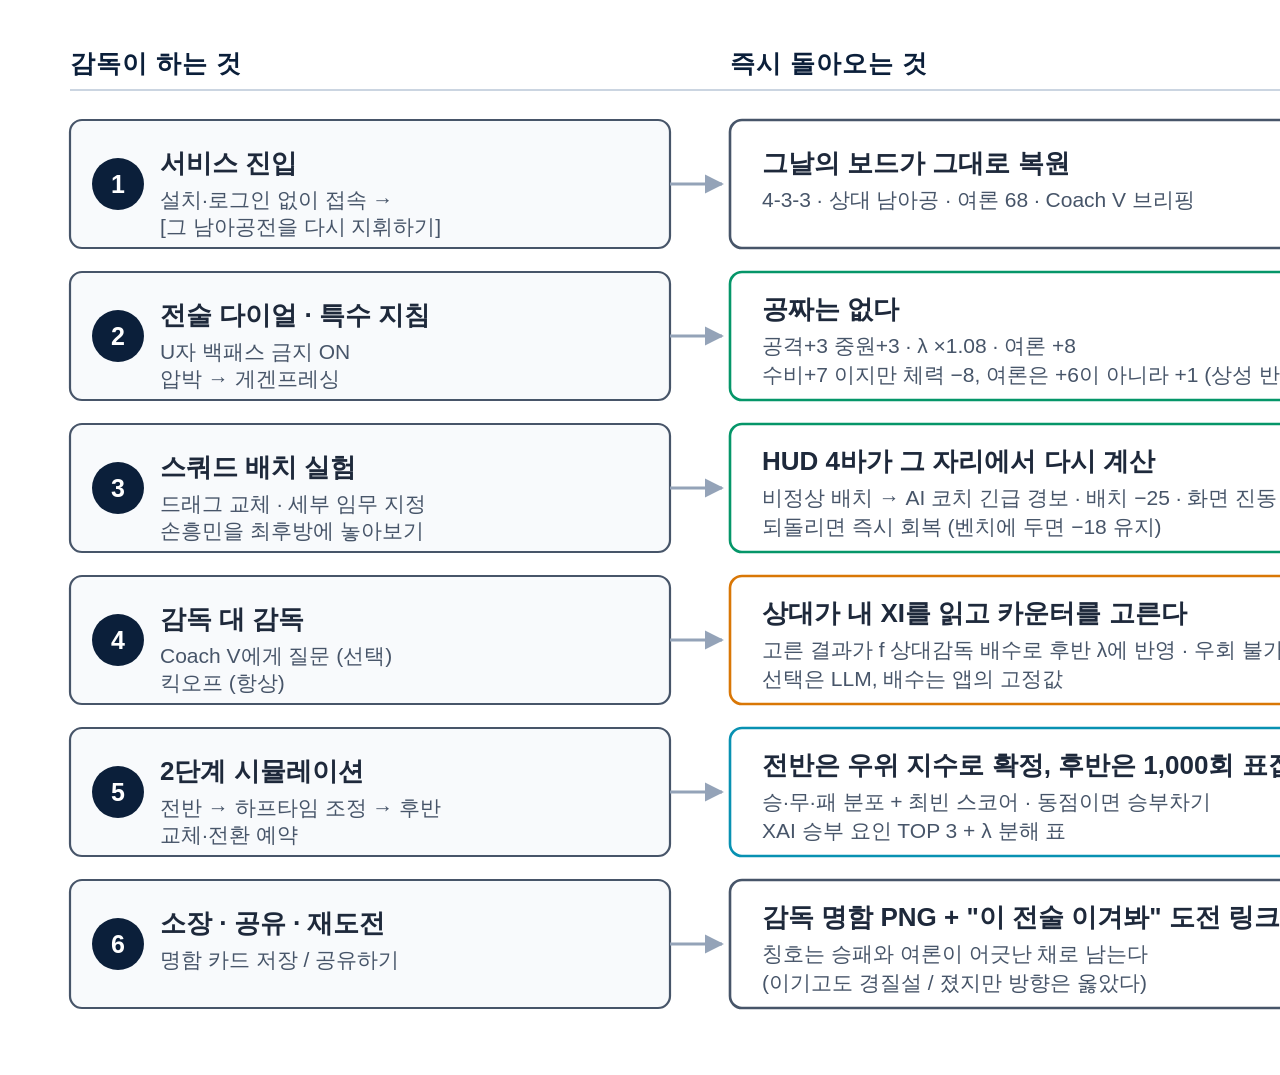
==== docs/img/proposal-journey-map.html @ 0eb20bda "docs: cut the proposal to read, not to fill pages At 17 pages the proposal was not going to be read," ====
<!doctype html>
<meta charset="utf-8">
<style>
  html, body { margin: 0; padding: 0; background: #ffffff; }
  svg { display: block; }
  .act    { fill: #f8fafc; stroke: #475569; stroke-width: 2.2; }
  .out    { fill: #ffffff; stroke: #475569; stroke-width: 2.6; }
  .out-g  { fill: #ffffff; stroke: #059669; stroke-width: 2.6; }
  .out-a  { fill: #ffffff; stroke: #d97706; stroke-width: 2.6; }
  .out-c  { fill: #ffffff; stroke: #0891b2; stroke-width: 2.6; }
  .num    { fill: #0b1f3a; }
  text    { font-family: 'Malgun Gothic', 'Noto Sans KR', sans-serif;
            fill: #1e293b; text-anchor: start; }
  .hd  { font-size: 25px; font-weight: 700; fill: #0b1f3a; letter-spacing: 1px; }
  .t1  { font-size: 26px; font-weight: 700; }
  .t2  { font-size: 21px; fill: #475569; }
  .n   { font-size: 25px; font-weight: 700; fill: #ffffff; text-anchor: middle; }
  .lp  { font-size: 21px; fill: #059669; text-anchor: middle; font-weight: 700; }
  .ar  { stroke: #94a3b8; stroke-width: 3.2; fill: none; }
  .loop{ stroke: #059669; stroke-width: 3.2; fill: none; stroke-dasharray: 9 6; }
</style>
<svg width="1780" height="1075" viewBox="0 0 1780 1075" xmlns="http://www.w3.org/2000/svg">
  <defs>
    <marker id="mg" viewBox="0 0 10 10" refX="9" refY="5" markerWidth="6" markerHeight="6" orient="auto-start-reverse">
      <path d="M0,0 L10,5 L0,10 z" fill="#94a3b8"/>
    </marker>
    <marker id="ml" viewBox="0 0 10 10" refX="9" refY="5" markerWidth="6" markerHeight="6" orient="auto-start-reverse">
      <path d="M0,0 L10,5 L0,10 z" fill="#059669"/>
    </marker>
  </defs>

  <text class="hd" x="70"  y="72">감독이 하는 것</text>
  <text class="hd" x="730" y="72">즉시 돌아오는 것</text>
  <line x1="70" y1="90" x2="1520" y2="90" stroke="#cbd5e1" stroke-width="2"/>

  <!-- 1. 진입 -->
  <rect class="act" x="70" y="120" width="600" height="128" rx="12"/>
  <circle class="num" cx="118" cy="184" r="26"/><text class="n" x="118" y="193">1</text>
  <text class="t1" x="160" y="172">서비스 진입</text>
  <text class="t2" x="160" y="207">설치·로그인 없이 접속 →</text>
  <text class="t2" x="160" y="234">[그 남아공전을 다시 지휘하기]</text>
  <rect class="out" x="730" y="120" width="790" height="128" rx="12"/>
  <text class="t1" x="762" y="172">그날의 보드가 그대로 복원</text>
  <text class="t2" x="762" y="207">4-3-3 · 상대 남아공 · 여론 68 · Coach V 브리핑</text>

  <!-- 2. 전술 다이얼 -->
  <rect class="act" x="70" y="272" width="600" height="128" rx="12"/>
  <circle class="num" cx="118" cy="336" r="26"/><text class="n" x="118" y="345">2</text>
  <text class="t1" x="160" y="324">전술 다이얼 · 특수 지침</text>
  <text class="t2" x="160" y="359">U자 백패스 금지 ON</text>
  <text class="t2" x="160" y="386">압박 → 게겐프레싱</text>
  <rect class="out-g" x="730" y="272" width="790" height="128" rx="12"/>
  <text class="t1" x="762" y="318">공짜는 없다</text>
  <text class="t2" x="762" y="353">공격+3 중원+3 · λ ×1.08 · 여론 +8</text>
  <text class="t2" x="762" y="382">수비+7 이지만 체력 −8, 여론은 +6이 아니라 +1 (상성 반납)</text>

  <!-- 3. 스쿼드 -->
  <rect class="act" x="70" y="424" width="600" height="128" rx="12"/>
  <circle class="num" cx="118" cy="488" r="26"/><text class="n" x="118" y="497">3</text>
  <text class="t1" x="160" y="476">스쿼드 배치 실험</text>
  <text class="t2" x="160" y="511">드래그 교체 · 세부 임무 지정</text>
  <text class="t2" x="160" y="538">손흥민을 최후방에 놓아보기</text>
  <rect class="out-g" x="730" y="424" width="790" height="128" rx="12"/>
  <text class="t1" x="762" y="470">HUD 4바가 그 자리에서 다시 계산</text>
  <text class="t2" x="762" y="505">비정상 배치 → AI 코치 긴급 경보 · 배치 −25 · 화면 진동</text>
  <text class="t2" x="762" y="534">되돌리면 즉시 회복 (벤치에 두면 −18 유지)</text>

  <!-- 4. AI 상대 감독 -->
  <rect class="act" x="70" y="576" width="600" height="128" rx="12"/>
  <circle class="num" cx="118" cy="640" r="26"/><text class="n" x="118" y="649">4</text>
  <text class="t1" x="160" y="628">감독 대 감독</text>
  <text class="t2" x="160" y="663">Coach V에게 질문 (선택)</text>
  <text class="t2" x="160" y="690">킥오프 (항상)</text>
  <rect class="out-a" x="730" y="576" width="790" height="128" rx="12"/>
  <text class="t1" x="762" y="622">상대가 내 XI를 읽고 카운터를 고른다</text>
  <text class="t2" x="762" y="657">고른 결과가 f 상대감독 배수로 후반 λ에 반영 · 우회 불가</text>
  <text class="t2" x="762" y="686">선택은 LLM, 배수는 앱의 고정값</text>

  <!-- 5. 시뮬레이션 -->
  <rect class="act" x="70" y="728" width="600" height="128" rx="12"/>
  <circle class="num" cx="118" cy="792" r="26"/><text class="n" x="118" y="801">5</text>
  <text class="t1" x="160" y="780">2단계 시뮬레이션</text>
  <text class="t2" x="160" y="815">전반 → 하프타임 조정 → 후반</text>
  <text class="t2" x="160" y="842">교체·전환 예약</text>
  <rect class="out-c" x="730" y="728" width="790" height="128" rx="12"/>
  <text class="t1" x="762" y="774">전반은 우위 지수로 확정, 후반은 1,000회 표집</text>
  <text class="t2" x="762" y="809">승·무·패 분포 + 최빈 스코어 · 동점이면 승부차기</text>
  <text class="t2" x="762" y="838">XAI 승부 요인 TOP 3 + λ 분해 표</text>

  <!-- 6. 공유 -->
  <rect class="act" x="70" y="880" width="600" height="128" rx="12"/>
  <circle class="num" cx="118" cy="944" r="26"/><text class="n" x="118" y="953">6</text>
  <text class="t1" x="160" y="932">소장 · 공유 · 재도전</text>
  <text class="t2" x="160" y="967">명함 카드 저장 / 공유하기</text>
  <rect class="out" x="730" y="880" width="790" height="128" rx="12"/>
  <text class="t1" x="762" y="926">감독 명함 PNG + &quot;이 전술 이겨봐&quot; 도전 링크</text>
  <text class="t2" x="762" y="961">칭호는 승패와 여론이 어긋난 채로 남는다</text>
  <text class="t2" x="762" y="990">(이기고도 경질설 / 졌지만 방향은 옳았다)</text>

  <line class="ar" x1="670" y1="184" x2="722" y2="184" marker-end="url(#mg)"/>
  <line class="ar" x1="670" y1="336" x2="722" y2="336" marker-end="url(#mg)"/>
  <line class="ar" x1="670" y1="488" x2="722" y2="488" marker-end="url(#mg)"/>
  <line class="ar" x1="670" y1="640" x2="722" y2="640" marker-end="url(#mg)"/>
  <line class="ar" x1="670" y1="792" x2="722" y2="792" marker-end="url(#mg)"/>
  <line class="ar" x1="670" y1="944" x2="722" y2="944" marker-end="url(#mg)"/>

  <path class="loop" d="M 1520 944 H 1618 V 336 H 1530" marker-end="url(#ml)"/>
  <text class="lp" x="1538" y="300" style="text-anchor:start">재도전 루프</text>
  <text class="t2" x="1538" y="1000" style="fill:#059669">패인을 들고</text>
  <text class="t2" x="1538" y="1027" style="fill:#059669">같은 보드로</text>
</svg>
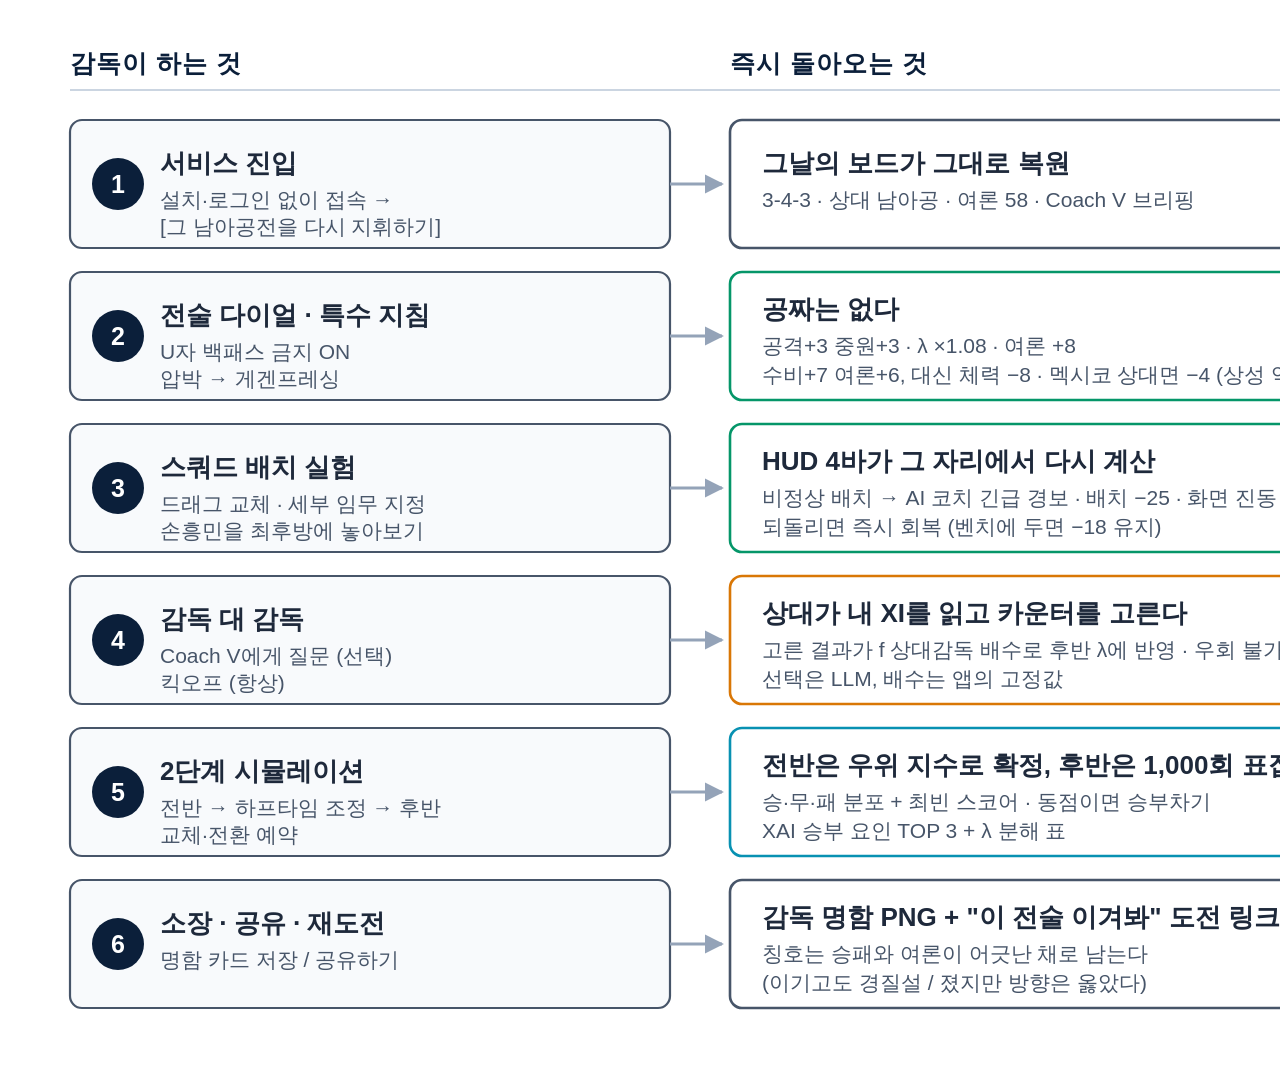
==== commit 3408a384: "docs: sync all document surfaces with the 3-4-3 opening board Updates the documentation to the defau" ====
--- a/docs/img/proposal-journey-map.html
+++ b/docs/img/proposal-journey-map.html
@@ -41,7 +41,7 @@
   <text class="t2" x="160" y="234">[그 남아공전을 다시 지휘하기]</text>
   <rect class="out" x="730" y="120" width="790" height="128" rx="12"/>
   <text class="t1" x="762" y="172">그날의 보드가 그대로 복원</text>
-  <text class="t2" x="762" y="207">4-3-3 · 상대 남아공 · 여론 68 · Coach V 브리핑</text>
+  <text class="t2" x="762" y="207">3-4-3 · 상대 남아공 · 여론 58 · Coach V 브리핑</text>
 
   <!-- 2. 전술 다이얼 -->
   <rect class="act" x="70" y="272" width="600" height="128" rx="12"/>
@@ -52,7 +52,7 @@
   <rect class="out-g" x="730" y="272" width="790" height="128" rx="12"/>
   <text class="t1" x="762" y="318">공짜는 없다</text>
   <text class="t2" x="762" y="353">공격+3 중원+3 · λ ×1.08 · 여론 +8</text>
-  <text class="t2" x="762" y="382">수비+7 이지만 체력 −8, 여론은 +6이 아니라 +1 (상성 반납)</text>
+  <text class="t2" x="762" y="382">수비+7 여론+6, 대신 체력 −8 · 멕시코 상대면 −4 (상성 역전)</text>
 
   <!-- 3. 스쿼드 -->
   <rect class="act" x="70" y="424" width="600" height="128" rx="12"/>
